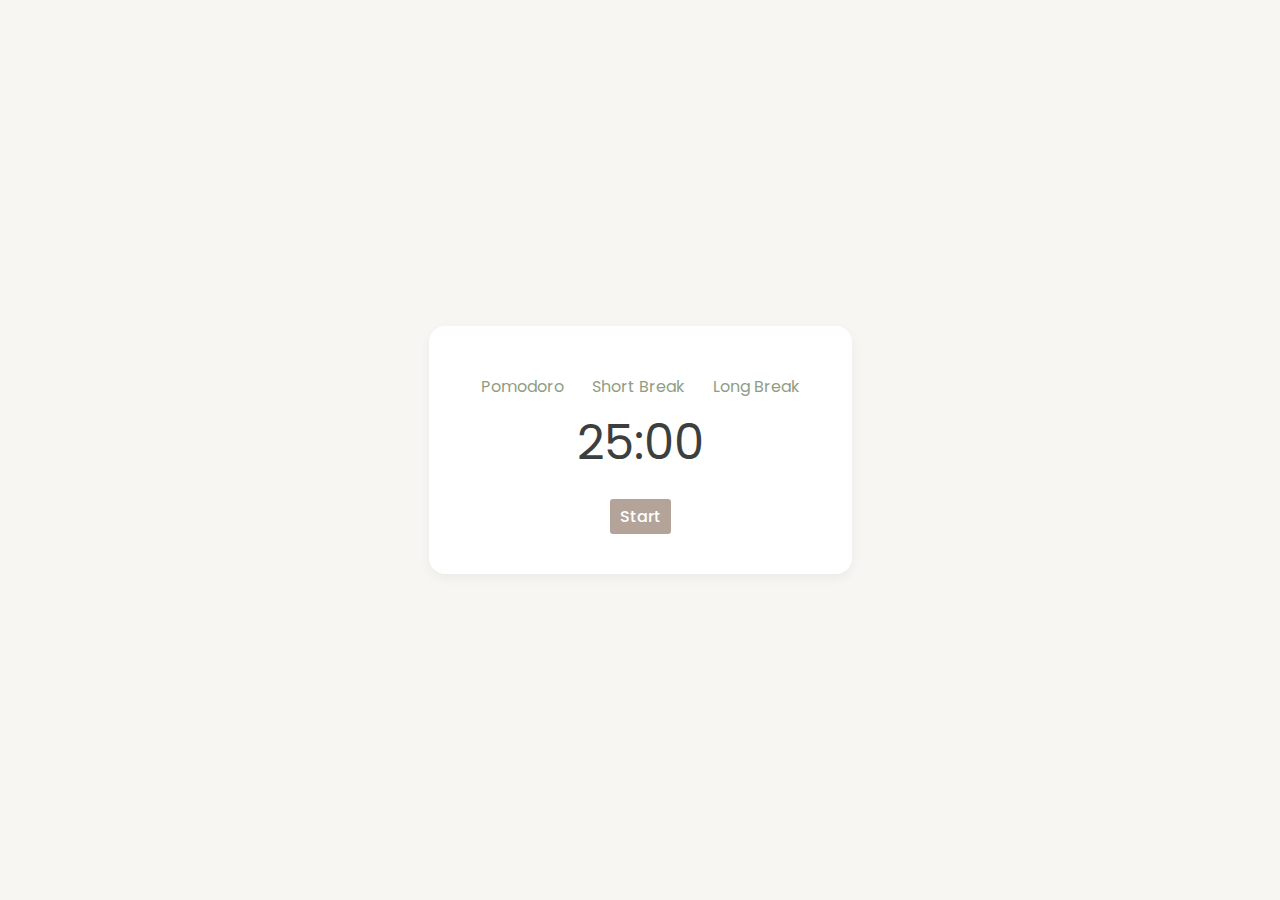
==== pomodoro-timer/templates/index.html @ 13ba7edc "Converting seconds to proper minute seconds format done" ====
<!DOCTYPE html>
<html lang="en">
<head>
    <meta charset="UTF-8">
    <meta name="viewport" content="width=device-width, initial-scale=1.0">
    <title>Pomodoro Timer</title>
    <link rel="stylesheet" href="../static/styles.css"
    <link rel="preconnect" href="https://fonts.googleapis.com">
<link rel="preconnect" href="https://fonts.gstatic.com" crossorigin>
<link href="https://fonts.googleapis.com/css2?family=Poppins:ital,wght@0,100;0,200;0,300;0,400;0,500;0,600;0,700;0,800;0,900;1,100;1,200;1,300;1,400;1,500;1,600;1,700;1,800;1,900&display=swap" rel="stylesheet">


</head>
<body>
    <div class="pomodoro">
        <div class="timer-type">
            <button id="pomodoro-timer" onclick="setActive(this)">Pomodoro</button>
            <button id="short-break" onclick="setActive(this)">Short Break</button>
            <button id="long-break" onclick="setActive(this)">Long Break</button>
        </div>
        <div class="timer" id="timer">25:00</div>
        <button onclick="startTimer()" class="start">Start</button>
    </div>
    
    <script>
        let countdown = document.getElementById('timer');
        let selectedTime = "pomodoro"
        let pomodoroCount = 0;
        let interval;
        
        const timeMapping = {
                "short-break": 5 * 60,
                "long-break": 15 * 60,
                "pomodoro-timer": 25 * 60,
            };

        function setActive(clickedButton){
            document.querySelectorAll('button').forEach(button => {
                button.classList.remove('active');
            });

            clickedButton.classList.add('active');

            selectedTime = clickedButton.id;
            updateTimerDisplay(timeMapping[selectedTime]);
        }

        function updateTimerDisplay(seconds) {
            const minutes = Math.floor(seconds / 60);
            const secs = seconds % 60;
            countdown.textContent = `${minutes}:${secs.toString().padStart(2, '0')}`
        }

    </script>
</body>
</html>
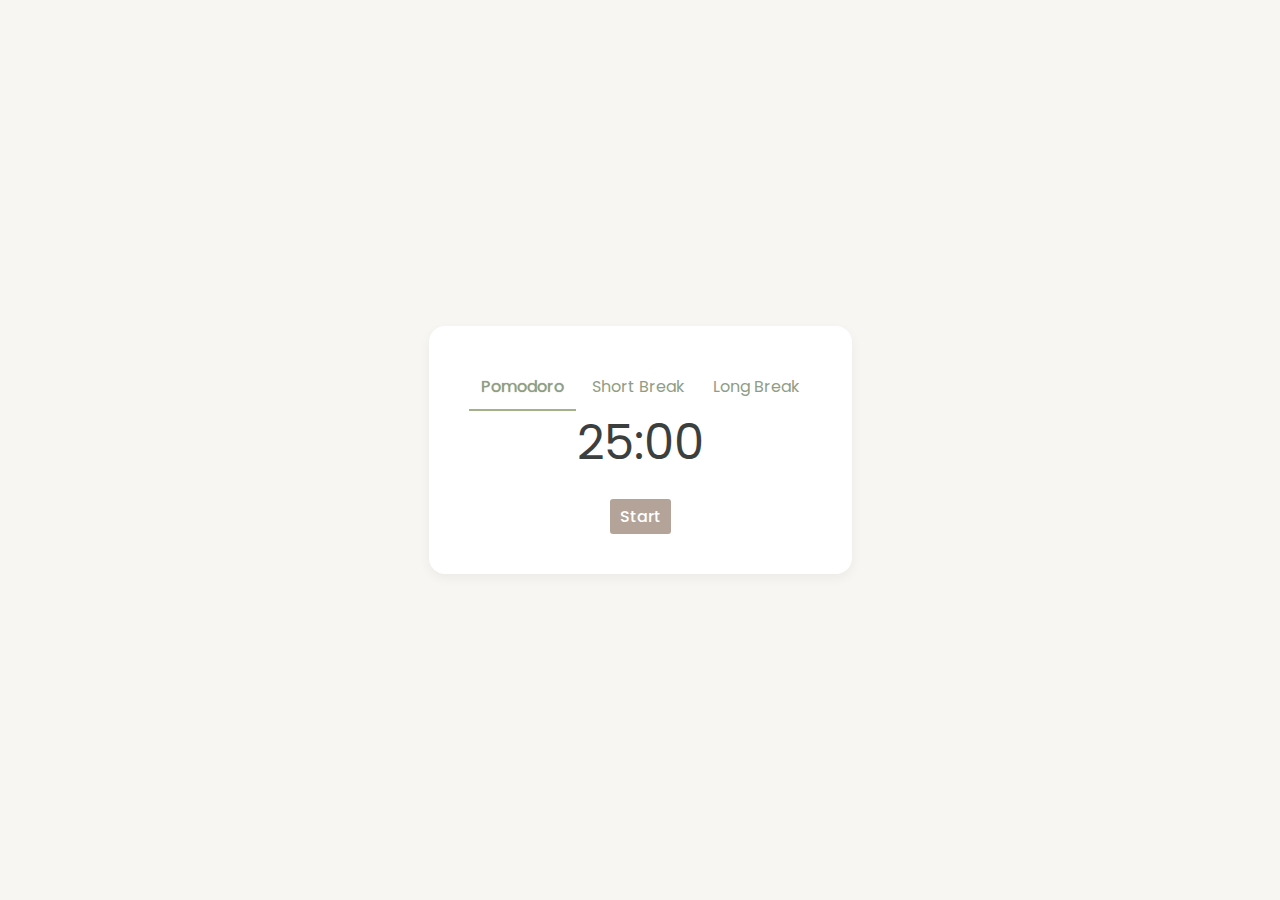
==== commit 22a4f9df: "Pomodoro set to default, Start change to pause when click but does not go back to Start when click a" ====
--- a/pomodoro-timer/templates/index.html
+++ b/pomodoro-timer/templates/index.html
@@ -19,10 +19,12 @@
             <button id="long-break" onclick="setActive(this)">Long Break</button>
         </div>
         <div class="timer" id="timer">25:00</div>
-        <button onclick="startTimer()" class="start">Start</button>
+        <button onclick="startTimer()" id="start" class="start">Start</button>
     </div>
     
     <script>
+        document.getElementById('pomodoro-timer').classList.add('active');
+
         let countdown = document.getElementById('timer');
         let selectedTime = "pomodoro"
         let pomodoroCount = 0;
@@ -51,6 +53,29 @@
             countdown.textContent = `${minutes}:${secs.toString().padStart(2, '0')}`
         }
 
+        function startTimer() {
+            let timeLeft = timeMapping[selectedTime];
+
+            clearInterval(interval);
+
+            interval = setInterval (() => {
+                timeLeft --;
+
+                updateTimerDisplay(timeLeft);
+
+                if (timeLeft <= 0) {
+                    clearInterval(interval);
+                    handleCycle();
+                }
+
+            }, 1000);
+        }
+
+        function startTimer (){
+            const startButton = document.getElementById('start')
+            startButton.textContent = "PAUSE";
+        }
+
     </script>
 </body>
 </html>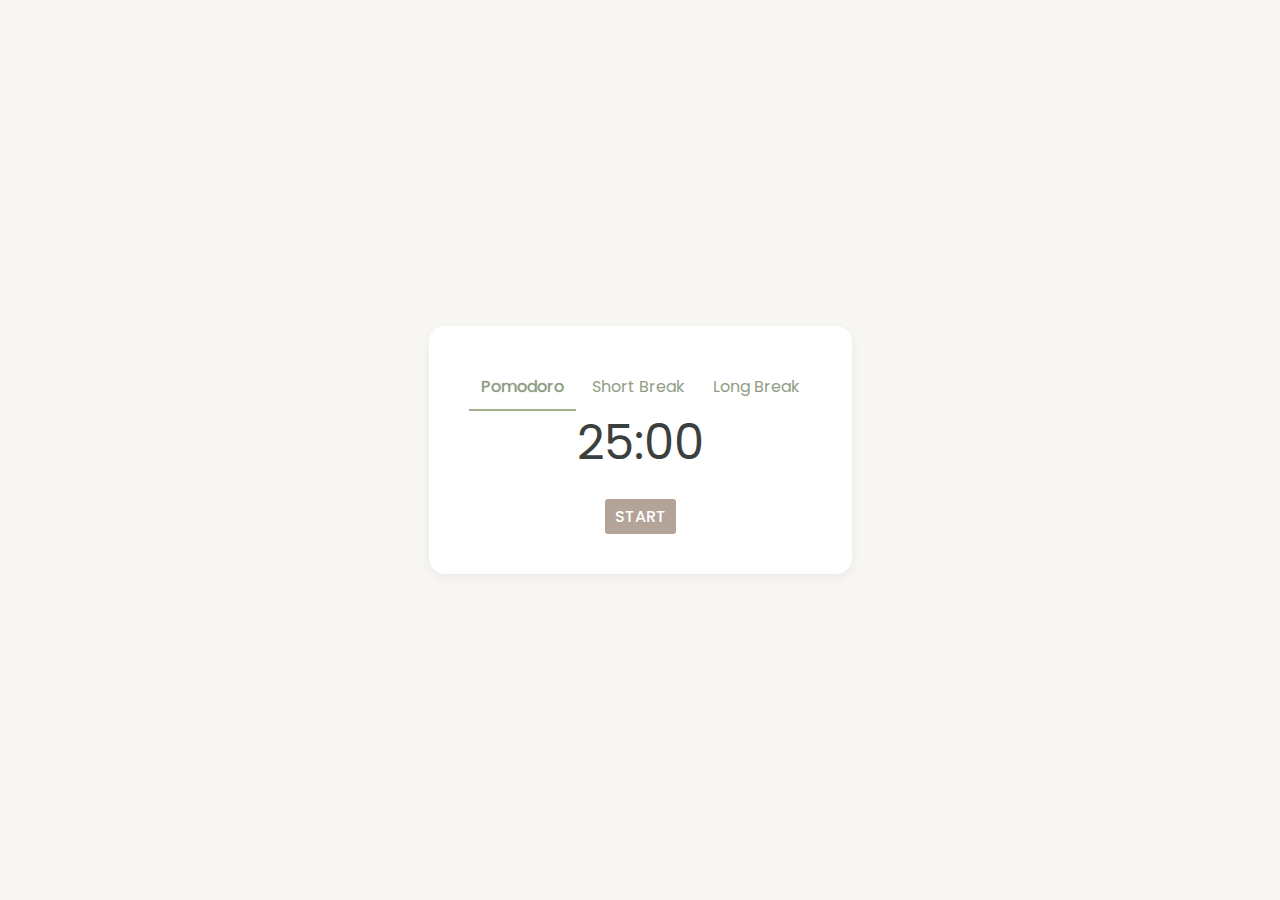
==== commit f5973825: "timer done, will add sound" ====
--- a/pomodoro-timer/templates/index.html
+++ b/pomodoro-timer/templates/index.html
@@ -19,15 +19,18 @@
             <button id="long-break" onclick="setActive(this)">Long Break</button>
         </div>
         <div class="timer" id="timer">25:00</div>
-        <button onclick="startTimer()" id="start" class="start">Start</button>
+        <button onclick="startTimer()" id="start" class="start">START</button>
     </div>
     
     <script>
         document.getElementById('pomodoro-timer').classList.add('active');
+        const startButton = document.getElementById('start');
 
         let countdown = document.getElementById('timer');
-        let selectedTime = "pomodoro"
+        let selectedTime = "pomodoro-timer"
         let pomodoroCount = 0;
+        let isRunning = false;
+        let timeLeft;
         let interval;
         
         const timeMapping = {
@@ -37,6 +40,9 @@
             };
 
         function setActive(clickedButton){
+            clearInterval(interval);
+            startButton.textContent = "START";
+            isRunning = false;
             document.querySelectorAll('button').forEach(button => {
                 button.classList.remove('active');
             });
@@ -53,8 +59,9 @@
             countdown.textContent = `${minutes}:${secs.toString().padStart(2, '0')}`
         }
 
-        function startTimer() {
-            let timeLeft = timeMapping[selectedTime];
+        function startCountdown() {
+
+            timeLeft = timeMapping[selectedTime];
 
             clearInterval(interval);
 
@@ -64,6 +71,7 @@
                 updateTimerDisplay(timeLeft);
 
                 if (timeLeft <= 0) {
+                    isRunning = false;
                     clearInterval(interval);
                     handleCycle();
                 }
@@ -71,10 +79,23 @@
             }, 1000);
         }
 
-        function startTimer (){
-            const startButton = document.getElementById('start')
-            startButton.textContent = "PAUSE";
-        }
+        function startTimer(){
+           
+
+            if (isRunning) {
+                clearInterval(interval);
+                startButton.textContent = "START";
+                isRunning = false;
+            } else {
+                if (!timeLeft) {
+                    timeLeft = timeMapping[selectedTime];
+                }
+                isRunning = true;
+                startButton.textContent = "PAUSE";
+                startCountdown();
+            };
+        };
+
 
     </script>
 </body>
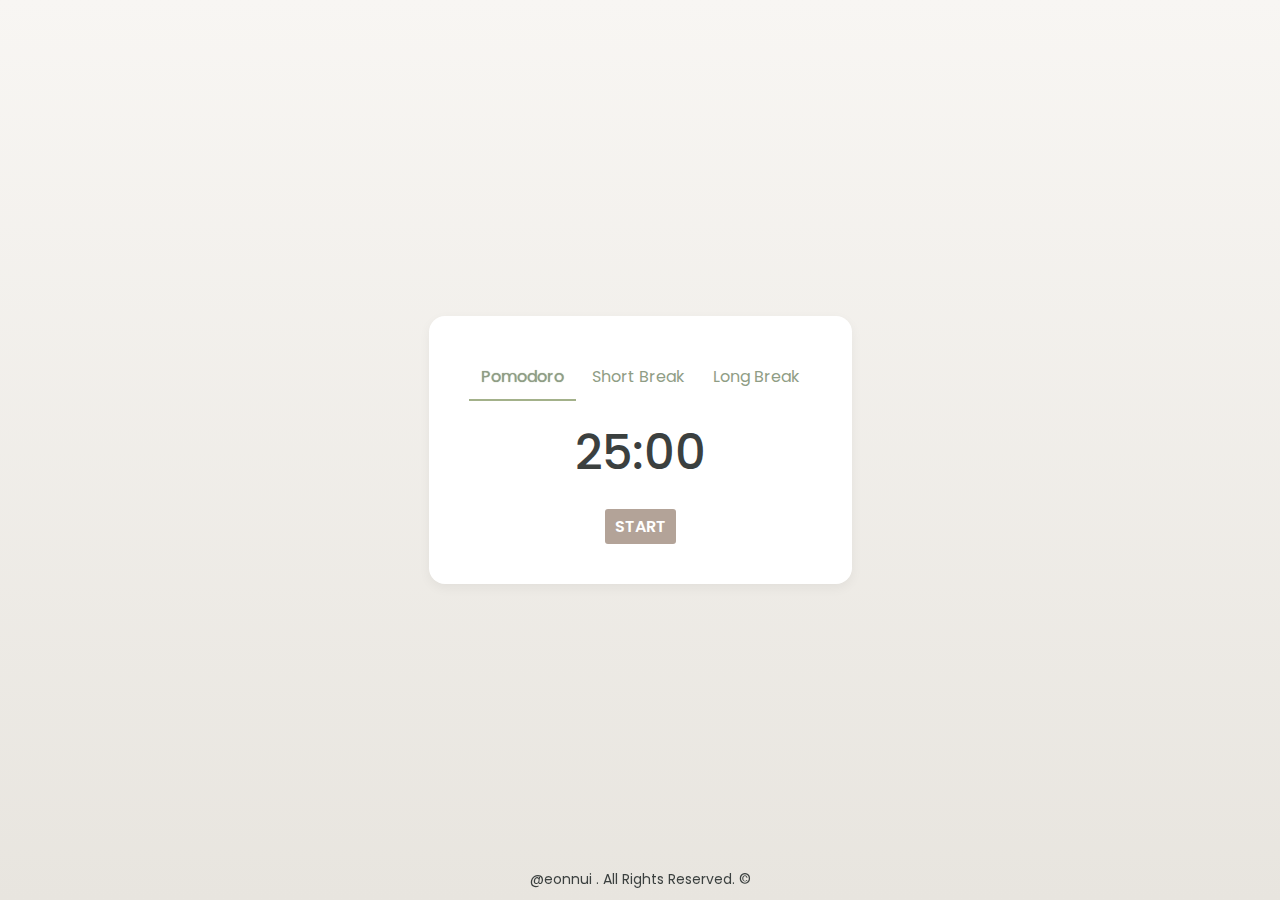
==== commit cda0d3ec: "Added copyright, fix margins, Done" ====
--- a/pomodoro-timer/templates/index.html
+++ b/pomodoro-timer/templates/index.html
@@ -8,10 +8,13 @@
     <link rel="preconnect" href="https://fonts.googleapis.com">
 <link rel="preconnect" href="https://fonts.gstatic.com" crossorigin>
 <link href="https://fonts.googleapis.com/css2?family=Poppins:ital,wght@0,100;0,200;0,300;0,400;0,500;0,600;0,700;0,800;0,900;1,100;1,200;1,300;1,400;1,500;1,600;1,700;1,800;1,900&display=swap" rel="stylesheet">
+<link rel="stylesheet" href="https://fonts.googleapis.com/css2?family=Material+Symbols+Outlined:opsz,wght,FILL,GRAD@20..48,100..700,0..1,-50..200&icon_names=restart_alt" />
+
 
 
 </head>
 <body>
+
     <div class="pomodoro">
         <div class="timer-type">
             <button id="pomodoro-timer" onclick="setActive(this)">Pomodoro</button>
@@ -19,14 +22,30 @@
             <button id="long-break" onclick="setActive(this)">Long Break</button>
         </div>
         <div class="timer" id="timer">25:00</div>
-        <button onclick="startTimer()" id="start" class="start">START</button>
+        <div class="timer-buttons">
+            <div class="start-container">
+                <button onclick="startTimer()" id="start" class="start">START</button>
+            </div>
+            <span class="material-symbols-outlined reset-button" id="reset" onclick="resetTimer()">
+            restart_alt
+            </span>
+        </div>
+
+        
     </div>
-    
+        <footer class="copyright">
+            <span id="year"></span> 
+            <a href="https://github.com/eonnui"> @eonnui </a>. All Rights Reserved. &copy; 
+        </footer>
     <script>
+        const zenSound = new Audio('../audio/wind_chimes_1_16.wav');
+        const zenPing = new Audio('../audio/click.wav');
+
         document.getElementById('pomodoro-timer').classList.add('active');
         const startButton = document.getElementById('start');
+        const countdown = document.getElementById('timer');
+        const resetButton = document.getElementById('reset');
 
-        let countdown = document.getElementById('timer');
         let selectedTime = "pomodoro-timer"
         let pomodoroCount = 0;
         let isRunning = false;
@@ -37,65 +56,101 @@
                 "short-break": 5 * 60,
                 "long-break": 15 * 60,
                 "pomodoro-timer": 25 * 60,
-            };
+        };
 
-        function setActive(clickedButton){
-            clearInterval(interval);
-            startButton.textContent = "START";
-            isRunning = false;
-            document.querySelectorAll('button').forEach(button => {
-                button.classList.remove('active');
-            });
+        function playTrimmedSound(audio, startTime = 0, duration = 2){
+            audio.currentTime = startTime;
+            audio.play();
 
-            clickedButton.classList.add('active');
-
-            selectedTime = clickedButton.id;
-            updateTimerDisplay(timeMapping[selectedTime]);
+            setTimeout(() => {
+                audio.pause();
+                audio.currentTime = 0;
+            }, duration * 1000)
         }
 
         function updateTimerDisplay(seconds) {
             const minutes = Math.floor(seconds / 60);
             const secs = seconds % 60;
             countdown.textContent = `${minutes}:${secs.toString().padStart(2, '0')}`
-        }
+        };
 
-        function startCountdown() {
+        function toggleResetButton(show){
+            resetButton.style.opacity = show ? 1 : 0;
+        };
 
+        function setActive(clickedButton){
+            clearInterval(interval);
+            startButton.textContent = "START";
+            isRunning = false;
+            playTrimmedSound(zenPing, 0, 2);
+
+            document.querySelectorAll('button').forEach(button => {
+                button.classList.remove('active');
+            });
+            clickedButton.classList.add('active');
+
+            selectedTime = clickedButton.id;
+            updateTimerDisplay(timeMapping[selectedTime]);
             timeLeft = timeMapping[selectedTime];
-
-            clearInterval(interval);
-
-            interval = setInterval (() => {
-                timeLeft --;
-
-                updateTimerDisplay(timeLeft);
-
-                if (timeLeft <= 0) {
-                    isRunning = false;
-                    clearInterval(interval);
-                    handleCycle();
-                }
-
-            }, 1000);
-        }
+            toggleResetButton(false);
+        };
 
         function startTimer(){
-           
-
             if (isRunning) {
                 clearInterval(interval);
                 startButton.textContent = "START";
-                isRunning = false;
+                playTrimmedSound(zenPing, 0, 2);
             } else {
-                if (!timeLeft) {
-                    timeLeft = timeMapping[selectedTime];
-                }
-                isRunning = true;
+                if (!timeLeft) timeLeft = timeMapping[selectedTime];
+                interval = setInterval(() => {
+                    timeLeft --;
+
+                    updateTimerDisplay(timeLeft);
+
+                    if (timeLeft <= 0) {
+                        clearInterval(interval);
+                        playTrimmedSound(zenSound, 76, 3);
+                        isRunning = false;
+                        handleCycle();
+                    }
+
+                }, 1000);
                 startButton.textContent = "PAUSE";
-                startCountdown();
+                playTrimmedSound(zenPing, 0, 2);
             };
+
+            isRunning = !isRunning;
+            toggleResetButton(isRunning);
         };
 
+        function resetTimer(){
+            clearInterval(interval);
+            isRunning = false;
+            timeLeft = timeMapping[selectedTime];
+            updateTimerDisplay(timeMapping[selectedTime]);
+            updateTimerDisplay(timeLeft);
+            startButton.textContent = "START";
+            toggleResetButton(false);
+
+            playTrimmedSound(zenPing, 0, 2);
+        };
+
+        function handleCycle() {
+            if (selectedTime === "pomodoro-timer"){
+                pomodoroCount++;
+                console.log(`Pomodoros completed: ${pomodoroCount}`);
+
+                if (pomodoroCount % 4 === 0) {
+                    setActive(document.getElementById('long-break'));
+                } else {
+                    setActive(document.getElementById('short-break'));
+                };
+            } else {
+                setActive(document.getElementById('pomodoro-timer'));
+            }
+
+            document.getElementById('year').textContent = new Date().getFullYear();
+        };
 
     </script>
 </body>
